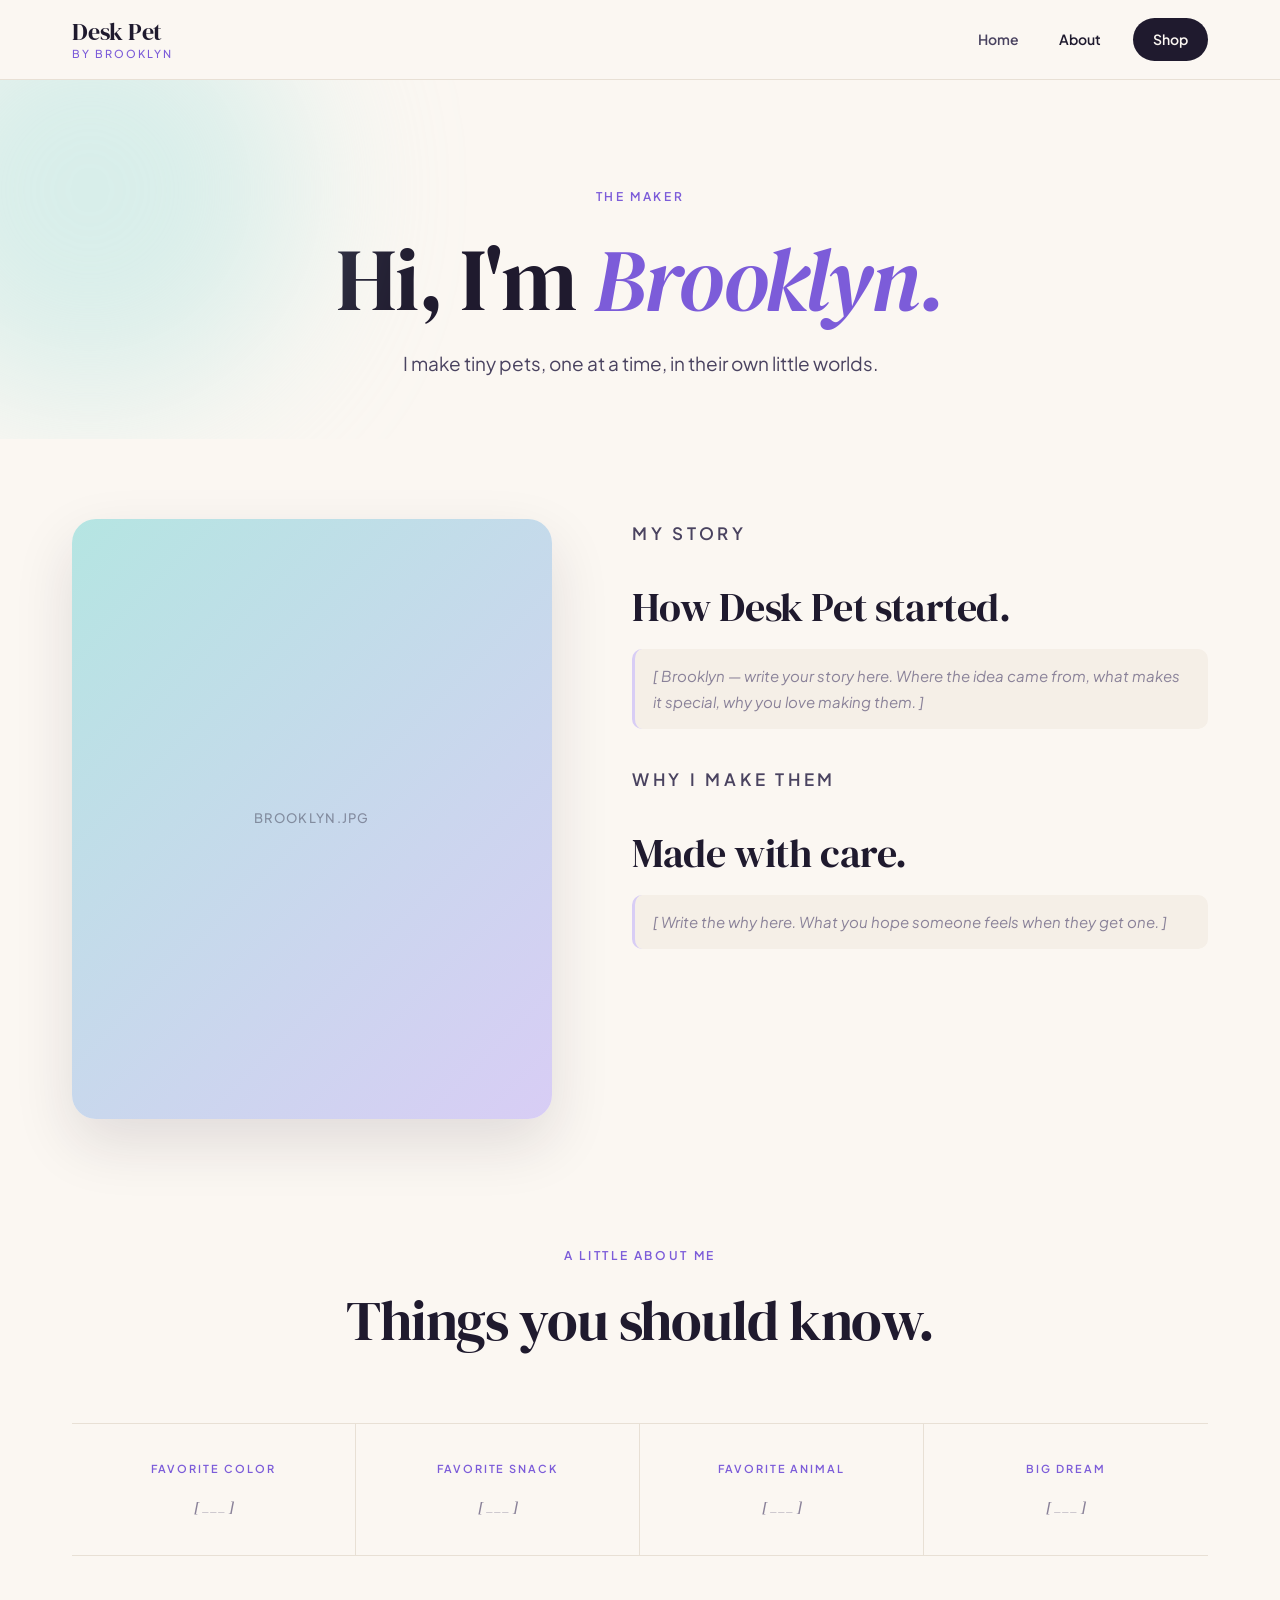
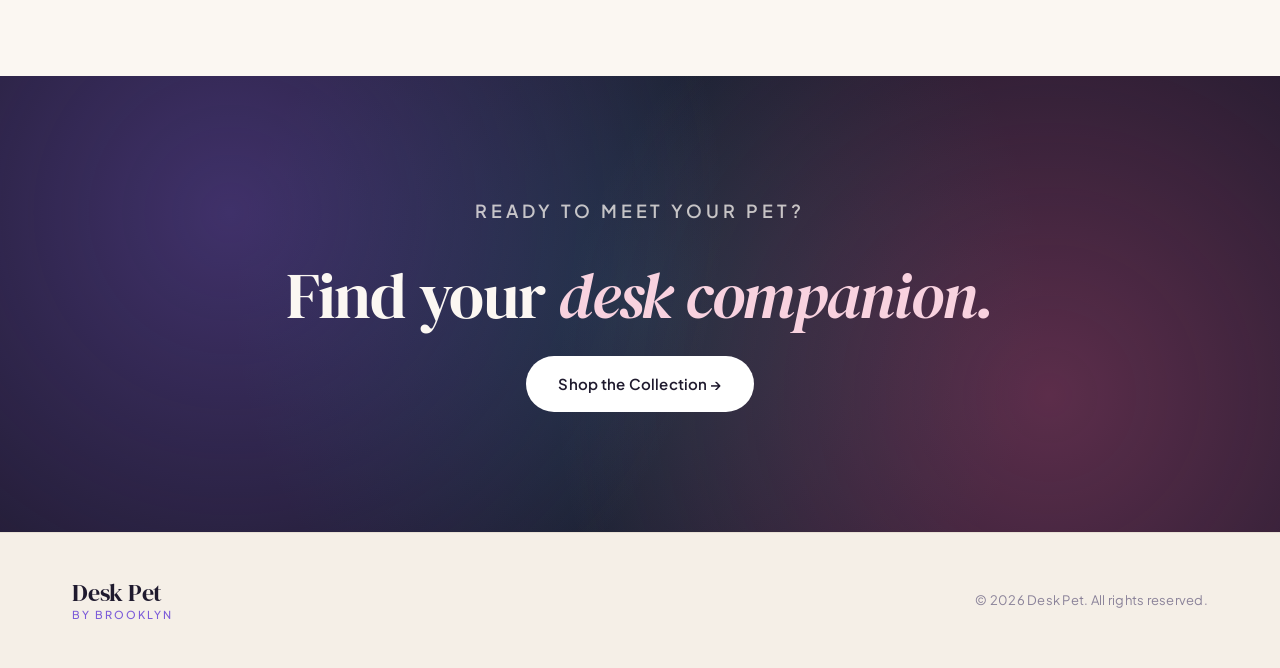
==== about.html @ 59d85c4a "Initial commit: Desk Pet by Brooklyn — home + about pages Co-Authored-By: Claude Opus 4.6 <noreply@a" ====
<!DOCTYPE html>
<html lang="en">
<head>
  <meta charset="UTF-8" />
  <meta name="viewport" content="width=device-width, initial-scale=1.0" />
  <title>About — Desk Pet by Brooklyn</title>
  <meta name="description" content="Meet Brooklyn, the maker behind Desk Pet." />
  <link rel="preconnect" href="https://fonts.googleapis.com" />
  <link rel="preconnect" href="https://fonts.gstatic.com" crossorigin />
  <link href="https://fonts.googleapis.com/css2?family=DM+Serif+Display:ital@0;1&family=Plus+Jakarta+Sans:wght@400;500;600;700&display=swap" rel="stylesheet" />
  <link rel="stylesheet" href="styles.css" />
</head>
<body>

  <header class="site-header">
    <div class="header-inner">
      <a href="index.html" class="logo">
        <span class="logo-text">Desk Pet</span>
        <span class="logo-by">by Brooklyn</span>
      </a>
      <nav class="site-nav">
        <a href="index.html">Home</a>
        <a href="about.html" class="active">About</a>
        <a href="index.html#shop" class="nav-cta">Shop</a>
      </nav>
    </div>
  </header>

  <!-- ABOUT HERO -->
  <section class="about-hero">
    <div class="container">
      <p class="eyebrow">The Maker</p>
      <h1>Hi, I'm <em>Brooklyn.</em></h1>
      <p class="about-tagline">I make tiny pets, one at a time, in their own little worlds.</p>
    </div>
    <div class="hero-decor decor1"></div>
  </section>

  <!-- BIO BLOCK -->
  <section class="about">
    <div class="container">
      <div class="about-grid">
        <div class="about-photo">
          <div class="photo-frame">
            <img src="images/brooklyn.jpg" alt="Brooklyn, the maker" onerror="this.parentElement.classList.add('placeholder'); this.style.display='none';" />
            <span class="placeholder-text">brooklyn.jpg</span>
          </div>
        </div>

        <div class="about-bio">
          <p class="overline">My Story</p>
          <h2>How Desk Pet started.</h2>
          <p class="muted-placeholder">[ Brooklyn — write your story here. Where the idea came from, what makes it special, why you love making them. ]</p>

          <p class="overline overline-spaced">Why I Make Them</p>
          <h2>Made with care.</h2>
          <p class="muted-placeholder">[ Write the why here. What you hope someone feels when they get one. ]</p>
        </div>
      </div>

      <!-- Fun Facts -->
      <div class="fun-facts">
        <div class="section-head">
          <p class="overline">A Little About Me</p>
          <h2>Things you should know.</h2>
        </div>
        <div class="facts-grid">
          <div class="fact">
            <p class="fact-label">Favorite Color</p>
            <p class="fact-value muted-placeholder">[ ___ ]</p>
          </div>
          <div class="fact">
            <p class="fact-label">Favorite Snack</p>
            <p class="fact-value muted-placeholder">[ ___ ]</p>
          </div>
          <div class="fact">
            <p class="fact-label">Favorite Animal</p>
            <p class="fact-value muted-placeholder">[ ___ ]</p>
          </div>
          <div class="fact">
            <p class="fact-label">Big Dream</p>
            <p class="fact-value muted-placeholder">[ ___ ]</p>
          </div>
        </div>
      </div>
    </div>
  </section>

  <!-- STORY STRIP -->
  <section class="story-strip">
    <div class="container">
      <p class="overline overline-light">Ready to meet your pet?</p>
      <h2>Find your <span class="serif-em">desk companion.</span></h2>
      <a href="index.html#shop" class="btn btn-primary-light">Shop the Collection →</a>
    </div>
  </section>

  <footer class="site-footer">
    <div class="container footer-inner">
      <div class="footer-brand">
        <span class="logo-text">Desk Pet</span>
        <span class="logo-by">by Brooklyn</span>
      </div>
      <p class="footer-copy">© <span id="year"></span> Desk Pet. All rights reserved.</p>
    </div>
  </footer>

  <script>
    document.getElementById('year').textContent = new Date().getFullYear();
  </script>
</body>
</html>
---- styles.css ----
/* ===========================================
   Desk Pet — by Brooklyn
   Premium kid-brand aesthetic
   Palette: Teal · Purple · Pink on warm cream
   =========================================== */

:root {
  /* Brand */
  --teal: #0F8A85;
  --teal-soft: #B5E5E2;
  --purple: #7C5CD9;
  --purple-soft: #D8CDF5;
  --pink: #E85A8C;
  --pink-soft: #F8D2DF;

  /* Neutrals */
  --cream: #FBF7F2;
  --cream-2: #F5EFE7;
  --ink: #1F1A2E;
  --ink-2: #4A4360;
  --ink-3: #8A8299;
  --line: #E8E0D5;
  --white: #FFFFFF;

  /* Type */
  --serif: 'DM Serif Display', Georgia, serif;
  --sans: 'Plus Jakarta Sans', system-ui, -apple-system, sans-serif;

  /* Tokens */
  --radius-sm: 10px;
  --radius: 16px;
  --radius-lg: 24px;
  --shadow-sm: 0 1px 2px rgba(31, 26, 46, 0.04), 0 4px 12px rgba(31, 26, 46, 0.04);
  --shadow: 0 4px 12px rgba(31, 26, 46, 0.06), 0 16px 40px rgba(31, 26, 46, 0.06);
  --shadow-lg: 0 24px 60px rgba(31, 26, 46, 0.12);

  --maxw: 1200px;
}

* { box-sizing: border-box; margin: 0; padding: 0; }

html { scroll-behavior: smooth; }

body {
  font-family: var(--sans);
  font-weight: 400;
  font-size: 17px;
  line-height: 1.65;
  color: var(--ink-2);
  background: var(--cream);
  -webkit-font-smoothing: antialiased;
  -moz-osx-font-smoothing: grayscale;
  overflow-x: hidden;
}

h1, h2, h3, h4 {
  font-family: var(--serif);
  font-weight: 400;
  color: var(--ink);
  line-height: 1.1;
  letter-spacing: -0.01em;
}
h1 em, h2 em, h3 em { font-style: italic; }

a {
  color: var(--purple);
  text-decoration: none;
  transition: color .2s ease;
}
a:hover { color: var(--pink); }

img { max-width: 100%; display: block; }

.container {
  max-width: var(--maxw);
  margin: 0 auto;
  padding: 0 32px;
}

/* ===========================================
   Header
   =========================================== */
.site-header {
  position: sticky;
  top: 0;
  z-index: 100;
  background: rgba(251, 247, 242, 0.85);
  backdrop-filter: saturate(180%) blur(14px);
  -webkit-backdrop-filter: saturate(180%) blur(14px);
  border-bottom: 1px solid var(--line);
}
.header-inner {
  max-width: var(--maxw);
  margin: 0 auto;
  padding: 18px 32px;
  display: flex;
  align-items: center;
  justify-content: space-between;
}

.logo {
  display: flex;
  flex-direction: column;
  line-height: 1;
  color: var(--ink);
}
.logo:hover { color: var(--ink); }
.logo-text {
  font-family: var(--serif);
  font-size: 24px;
  letter-spacing: -0.01em;
  color: var(--ink);
}
.logo-by {
  font-family: var(--sans);
  font-size: 11px;
  font-weight: 500;
  text-transform: uppercase;
  letter-spacing: 0.18em;
  color: var(--purple);
  margin-top: 4px;
}

.site-nav {
  display: flex;
  align-items: center;
  gap: 8px;
}
.site-nav a {
  font-family: var(--sans);
  font-weight: 600;
  font-size: 14px;
  color: var(--ink-2);
  padding: 10px 16px;
  border-radius: 999px;
  transition: all .2s ease;
}
.site-nav a:hover { color: var(--ink); background: var(--cream-2); }
.site-nav a.active { color: var(--ink); }
.site-nav .nav-cta {
  background: var(--ink);
  color: var(--cream);
  padding: 10px 20px;
  margin-left: 8px;
}
.site-nav .nav-cta:hover {
  background: var(--purple);
  color: var(--white);
}

/* ===========================================
   Hero
   =========================================== */
.hero {
  position: relative;
  padding: 120px 32px 140px;
  text-align: center;
  overflow: hidden;
}
.hero-inner {
  position: relative;
  z-index: 2;
  max-width: 820px;
  margin: 0 auto;
}

.eyebrow,
.overline {
  display: inline-block;
  font-family: var(--sans);
  font-size: 12px;
  font-weight: 600;
  letter-spacing: 0.22em;
  text-transform: uppercase;
  color: var(--purple);
  margin-bottom: 24px;
}
.overline-light { color: rgba(255,255,255,0.85); }
.overline-spaced { margin-top: 36px; }

.hero h1 {
  font-size: clamp(48px, 8vw, 96px);
  margin-bottom: 24px;
  letter-spacing: -0.02em;
}
.hero h1 em {
  color: var(--purple);
}

.hero-sub {
  font-size: clamp(17px, 1.6vw, 19px);
  color: var(--ink-2);
  max-width: 560px;
  margin: 0 auto 40px;
  line-height: 1.6;
}

.hero-ctas {
  display: flex;
  gap: 24px;
  justify-content: center;
  align-items: center;
  flex-wrap: wrap;
}

/* Subtle decorative shapes */
.hero-decor {
  position: absolute;
  border-radius: 50%;
  filter: blur(80px);
  opacity: 0.5;
  z-index: 0;
  pointer-events: none;
}
.decor1 {
  width: 420px; height: 420px;
  background: var(--teal-soft);
  top: -100px; left: -120px;
}
.decor2 {
  width: 480px; height: 480px;
  background: var(--pink-soft);
  bottom: -160px; right: -140px;
}

/* ===========================================
   Buttons
   =========================================== */
.btn {
  display: inline-flex;
  align-items: center;
  justify-content: center;
  font-family: var(--sans);
  font-weight: 600;
  font-size: 15px;
  letter-spacing: 0.01em;
  cursor: pointer;
  border: none;
  transition: transform .2s ease, background .2s ease, color .2s ease, box-shadow .2s ease;
  white-space: nowrap;
}
.btn-primary {
  background: var(--ink);
  color: var(--cream);
  padding: 16px 32px;
  border-radius: 999px;
}
.btn-primary:hover {
  background: var(--purple);
  color: var(--white);
  transform: translateY(-2px);
  box-shadow: 0 12px 24px rgba(124, 92, 217, 0.25);
}
.btn-primary-light {
  background: var(--white);
  color: var(--ink);
  padding: 16px 32px;
  border-radius: 999px;
}
.btn-primary-light:hover {
  color: var(--purple);
  transform: translateY(-2px);
  box-shadow: 0 12px 24px rgba(0, 0, 0, 0.18);
}
.btn-link {
  background: transparent;
  color: var(--ink);
  padding: 16px 8px;
  border-bottom: 1px solid var(--ink);
  border-radius: 0;
}
.btn-link:hover {
  color: var(--purple);
  border-color: var(--purple);
  transform: none;
}

/* ===========================================
   Section heads
   =========================================== */
.section-head {
  text-align: center;
  margin-bottom: 72px;
  max-width: 720px;
  margin-left: auto;
  margin-right: auto;
}
.section-head h2 {
  font-size: clamp(36px, 5vw, 56px);
  margin-bottom: 16px;
  letter-spacing: -0.02em;
}
.section-head .section-sub {
  color: var(--ink-2);
  font-size: 17px;
}
.serif-em {
  font-style: italic;
  color: var(--purple);
}

/* ===========================================
   How it works
   =========================================== */
.how {
  padding: 120px 0;
  background: var(--cream-2);
  position: relative;
}
.steps {
  display: grid;
  grid-template-columns: repeat(3, 1fr);
  gap: 0;
  max-width: 1100px;
  margin: 0 auto;
  border-top: 1px solid var(--line);
}
.step {
  padding: 56px 40px;
  border-bottom: 1px solid var(--line);
  border-right: 1px solid var(--line);
  background: var(--cream);
  transition: background .25s ease;
}
.step:last-child { border-right: none; }
.step:hover { background: var(--white); }

.step-num {
  display: inline-block;
  font-family: var(--serif);
  font-size: 14px;
  color: var(--purple);
  margin-bottom: 28px;
  letter-spacing: 0.04em;
}
.step h3 {
  font-size: 28px;
  margin-bottom: 12px;
  letter-spacing: -0.01em;
}
.step p {
  color: var(--ink-2);
  font-size: 16px;
  line-height: 1.6;
}

/* ===========================================
   Product Gallery
   =========================================== */
.gallery {
  padding: 140px 0 120px;
}

.grid {
  display: grid;
  grid-template-columns: repeat(4, 1fr);
  gap: 32px;
}

.card {
  background: transparent;
  border-radius: 0;
  transition: transform .35s cubic-bezier(.2,.7,.2,1);
}
.card:hover { transform: translateY(-6px); }

.card-img {
  position: relative;
  aspect-ratio: 4 / 5;
  background: linear-gradient(135deg, var(--teal-soft) 0%, var(--purple-soft) 50%, var(--pink-soft) 100%);
  overflow: hidden;
  border-radius: var(--radius);
  margin-bottom: 20px;
}
.card-img img {
  width: 100%;
  height: 100%;
  object-fit: cover;
  transition: transform .6s cubic-bezier(.2,.7,.2,1);
}
.card:hover .card-img img { transform: scale(1.04); }

.placeholder-text {
  position: absolute;
  inset: 0;
  display: none;
  align-items: center;
  justify-content: center;
  font-family: var(--sans);
  font-size: 13px;
  font-weight: 500;
  letter-spacing: 0.1em;
  text-transform: uppercase;
  color: var(--ink);
  opacity: 0.4;
}
.card-img.placeholder .placeholder-text { display: flex; }

.card-body { padding: 0 4px; }
.card-meta {
  font-family: var(--sans);
  font-size: 11px;
  font-weight: 600;
  letter-spacing: 0.18em;
  text-transform: uppercase;
  color: var(--purple);
  margin-bottom: 6px;
}
.card-body h3 {
  font-size: 22px;
  letter-spacing: -0.01em;
}

/* ===========================================
   Story Strip
   =========================================== */
.story-strip {
  background: var(--ink);
  color: var(--cream);
  padding: 120px 0;
  text-align: center;
  position: relative;
  overflow: hidden;
}
.story-strip::before {
  content: '';
  position: absolute;
  inset: 0;
  background:
    radial-gradient(circle at 18% 30%, rgba(124, 92, 217, 0.35) 0%, transparent 45%),
    radial-gradient(circle at 82% 70%, rgba(232, 90, 140, 0.3) 0%, transparent 45%),
    radial-gradient(circle at 50% 50%, rgba(15, 138, 133, 0.2) 0%, transparent 60%);
  pointer-events: none;
}
.story-strip .container { position: relative; z-index: 1; }
.story-strip h2 {
  font-size: clamp(36px, 5vw, 64px);
  color: var(--cream);
  margin-bottom: 24px;
  letter-spacing: -0.02em;
}
.story-strip h2 .serif-em { color: var(--pink-soft); }
.story-strip p {
  color: rgba(251, 247, 242, 0.75);
  font-size: 18px;
  max-width: 560px;
  margin: 0 auto 36px;
}

/* ===========================================
   About page
   =========================================== */
.about-hero {
  position: relative;
  padding: 100px 32px 60px;
  text-align: center;
  overflow: hidden;
}
.about-hero h1 {
  font-size: clamp(48px, 7vw, 88px);
  margin-bottom: 20px;
  letter-spacing: -0.02em;
}
.about-hero h1 em { color: var(--purple); }
.about-tagline {
  font-size: 19px;
  color: var(--ink-2);
  max-width: 540px;
  margin: 0 auto;
}

.about {
  padding: 80px 0 120px;
}

.about-grid {
  display: grid;
  grid-template-columns: 1fr 1.2fr;
  gap: 80px;
  align-items: start;
  margin-bottom: 120px;
}

.photo-frame {
  position: relative;
  aspect-ratio: 4 / 5;
  border-radius: var(--radius-lg);
  background: linear-gradient(135deg, var(--teal-soft) 0%, var(--purple-soft) 100%);
  overflow: hidden;
  box-shadow: var(--shadow-lg);
}
.photo-frame img {
  width: 100%;
  height: 100%;
  object-fit: cover;
}
.photo-frame.placeholder .placeholder-text { display: flex; }

.about-bio h2 {
  font-size: clamp(28px, 3.5vw, 40px);
  margin: 12px 0 20px;
  letter-spacing: -0.01em;
}
.about-bio p {
  color: var(--ink-2);
  font-size: 17px;
  line-height: 1.75;
}

.muted-placeholder {
  font-style: italic;
  color: var(--ink-3) !important;
  background: var(--cream-2);
  padding: 14px 18px;
  border-radius: var(--radius-sm);
  border-left: 3px solid var(--purple-soft);
  font-size: 15px !important;
}

/* Fun facts */
.fun-facts { margin-top: 40px; }
.facts-grid {
  display: grid;
  grid-template-columns: repeat(4, 1fr);
  gap: 0;
  border-top: 1px solid var(--line);
  border-bottom: 1px solid var(--line);
}
.fact {
  padding: 36px 24px;
  text-align: center;
  border-right: 1px solid var(--line);
}
.fact:last-child { border-right: none; }

.fact-label {
  font-family: var(--sans);
  font-size: 11px;
  font-weight: 600;
  letter-spacing: 0.18em;
  text-transform: uppercase;
  color: var(--purple);
  margin-bottom: 12px;
}
.fact-value {
  font-family: var(--serif);
  font-size: 22px;
  color: var(--ink);
}
.fact .muted-placeholder {
  display: inline-block;
  font-size: 14px !important;
  background: transparent;
  border: none;
  padding: 0;
  color: var(--ink-3) !important;
}

/* ===========================================
   Footer
   =========================================== */
.site-footer {
  background: var(--cream-2);
  border-top: 1px solid var(--line);
  padding: 48px 0;
}
.footer-inner {
  display: flex;
  align-items: center;
  justify-content: space-between;
  gap: 24px;
  flex-wrap: wrap;
}
.footer-brand {
  display: flex;
  flex-direction: column;
  line-height: 1;
}
.footer-copy {
  font-size: 13px;
  color: var(--ink-3);
  letter-spacing: 0.02em;
}

/* ===========================================
   Responsive
   =========================================== */
@media (max-width: 960px) {
  .grid { grid-template-columns: repeat(2, 1fr); gap: 24px; }
  .steps { grid-template-columns: 1fr; }
  .step { border-right: none; }
  .step:last-child { border-bottom: none; }
  .about-grid { grid-template-columns: 1fr; gap: 48px; }
  .photo-frame { max-width: 380px; margin: 0 auto; }
  .facts-grid { grid-template-columns: repeat(2, 1fr); }
  .fact:nth-child(2) { border-right: none; }
  .fact:nth-child(1), .fact:nth-child(2) { border-bottom: 1px solid var(--line); }
}

@media (max-width: 640px) {
  .container { padding: 0 20px; }
  .header-inner { padding: 14px 20px; }
  .site-nav a { padding: 8px 12px; font-size: 13px; }
  .site-nav .nav-cta { padding: 10px 16px; }

  .hero { padding: 80px 20px 100px; }
  .how { padding: 80px 0; }
  .gallery { padding: 80px 0; }
  .story-strip { padding: 80px 0; }
  .about { padding: 60px 0 80px; }
  .about-hero { padding: 60px 20px 40px; }

  .section-head { margin-bottom: 48px; }

  .hero-ctas { flex-direction: column; gap: 16px; width: 100%; }
  .hero-ctas .btn { width: 100%; }

  .grid { grid-template-columns: 1fr; gap: 32px; }
  .step { padding: 40px 24px; }

  .about-grid { gap: 40px; margin-bottom: 80px; }

  .footer-inner { flex-direction: column; text-align: center; }
}
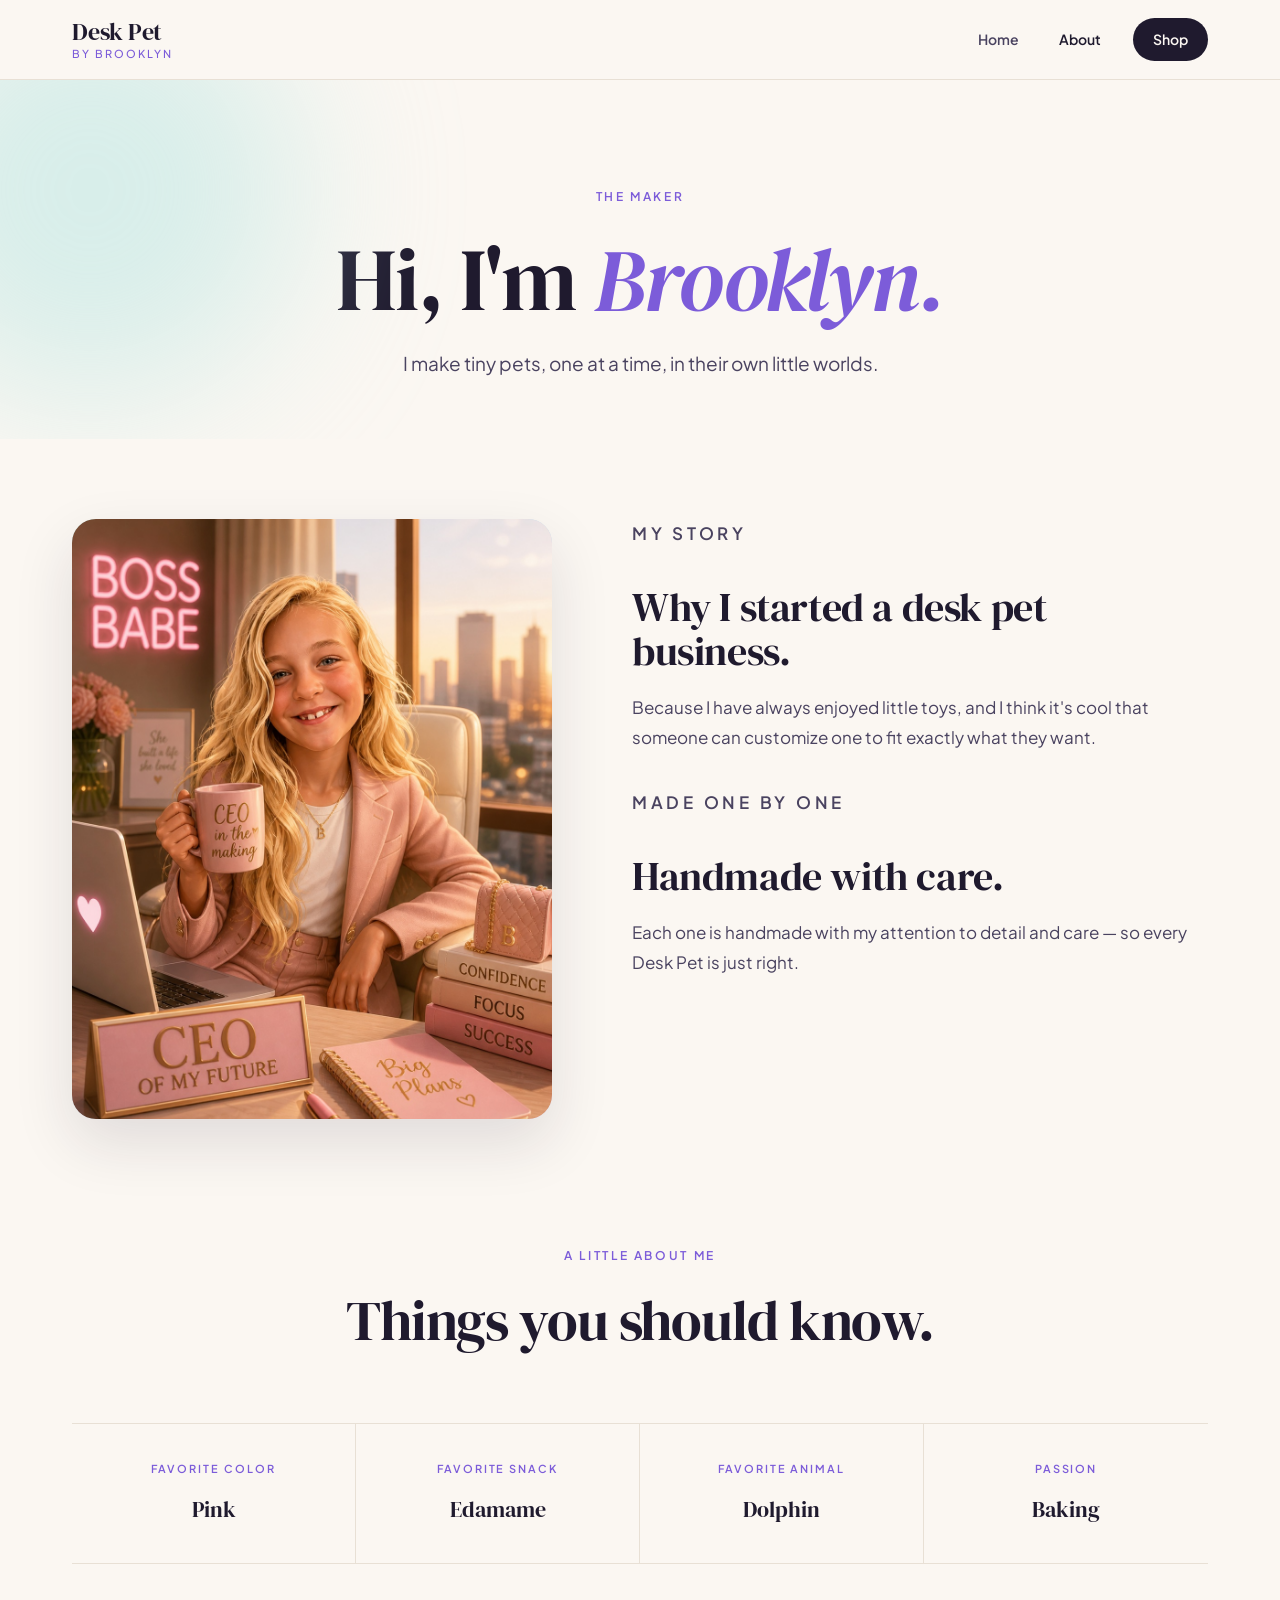
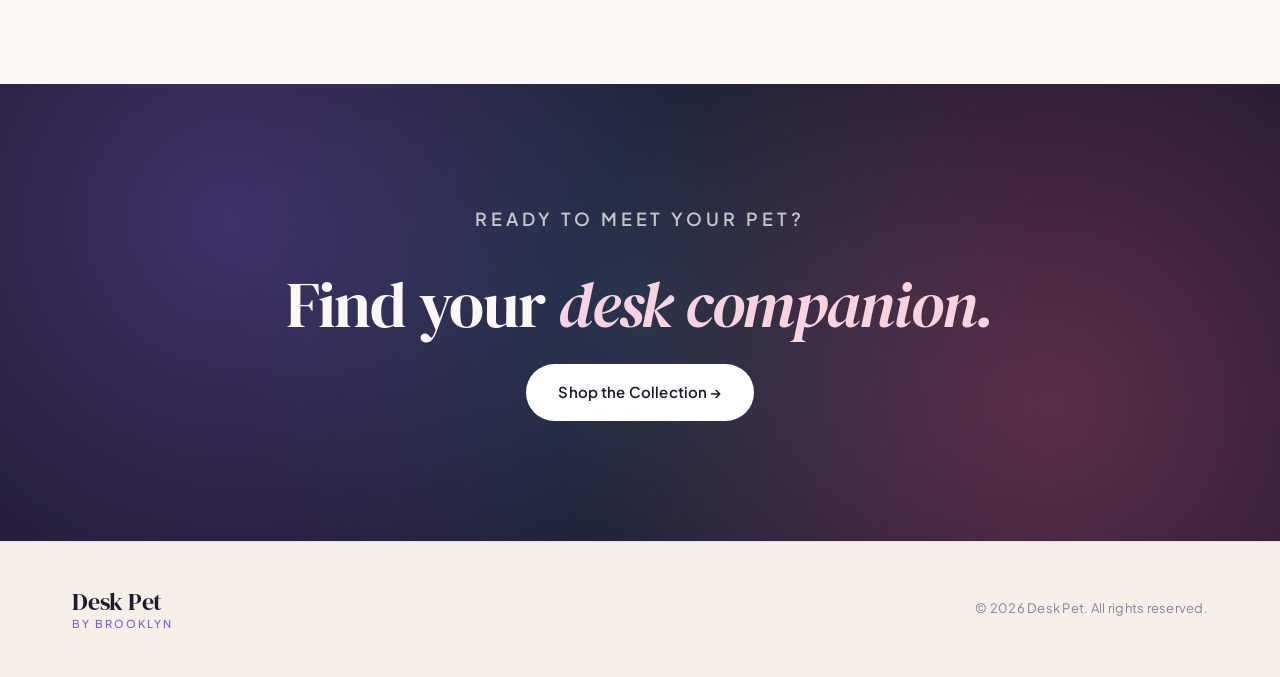
==== commit 5002eb62: "Fill in About Me copy and fun facts Co-Authored-By: Claude Opus 4.6 <noreply@anthropic.com>" ====
--- a/about.html
+++ b/about.html
@@ -49,12 +49,12 @@
 
         <div class="about-bio">
           <p class="overline">My Story</p>
-          <h2>How Desk Pet started.</h2>
-          <p class="muted-placeholder">[ Brooklyn — write your story here. Where the idea came from, what makes it special, why you love making them. ]</p>
+          <h2>Why I started a desk pet business.</h2>
+          <p>Because I have always enjoyed little toys, and I think it's cool that someone can customize one to fit exactly what they want.</p>
 
-          <p class="overline overline-spaced">Why I Make Them</p>
-          <h2>Made with care.</h2>
-          <p class="muted-placeholder">[ Write the why here. What you hope someone feels when they get one. ]</p>
+          <p class="overline overline-spaced">Made One By One</p>
+          <h2>Handmade with care.</h2>
+          <p>Each one is handmade with my attention to detail and care — so every Desk Pet is just right.</p>
         </div>
       </div>
 
@@ -67,19 +67,19 @@
         <div class="facts-grid">
           <div class="fact">
             <p class="fact-label">Favorite Color</p>
-            <p class="fact-value muted-placeholder">[ ___ ]</p>
+            <p class="fact-value">Pink</p>
           </div>
           <div class="fact">
             <p class="fact-label">Favorite Snack</p>
-            <p class="fact-value muted-placeholder">[ ___ ]</p>
+            <p class="fact-value">Edamame</p>
           </div>
           <div class="fact">
             <p class="fact-label">Favorite Animal</p>
-            <p class="fact-value muted-placeholder">[ ___ ]</p>
+            <p class="fact-value">Dolphin</p>
           </div>
           <div class="fact">
-            <p class="fact-label">Big Dream</p>
-            <p class="fact-value muted-placeholder">[ ___ ]</p>
+            <p class="fact-label">Passion</p>
+            <p class="fact-value">Baking</p>
           </div>
         </div>
       </div>
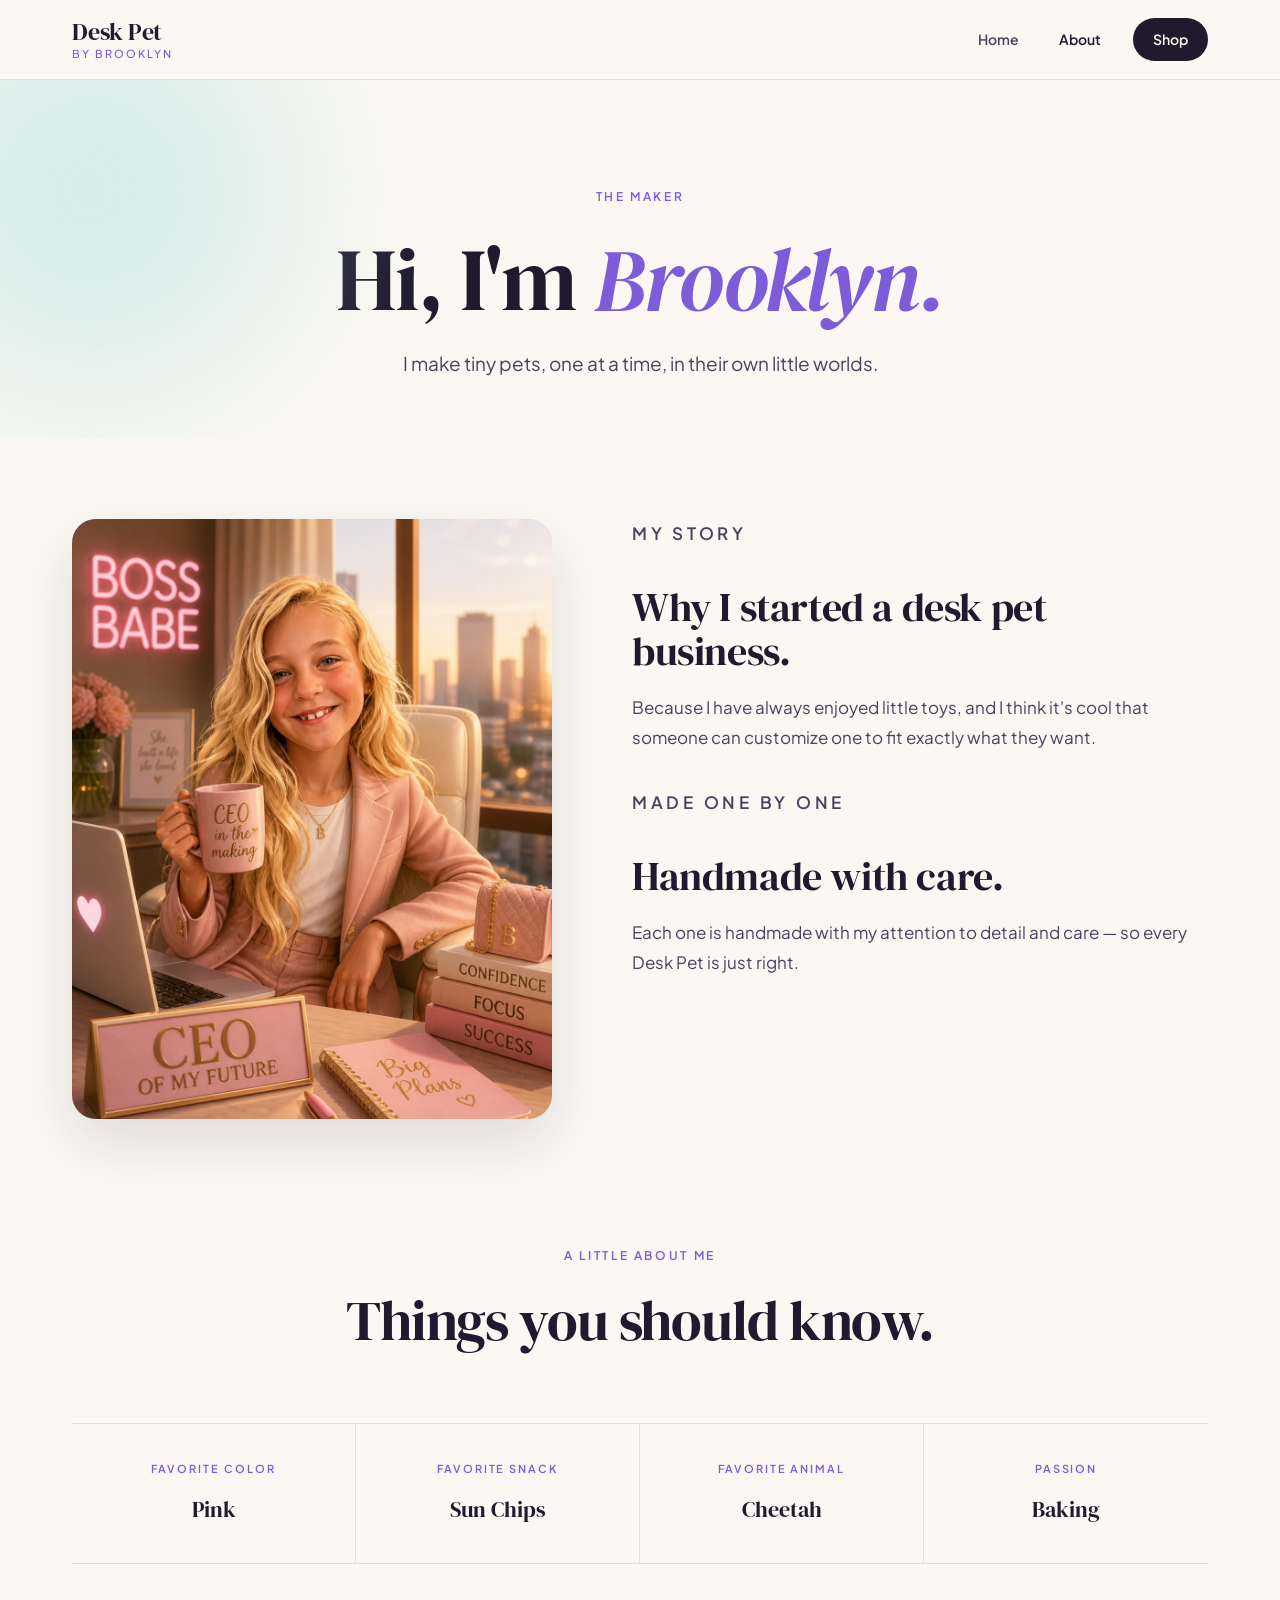
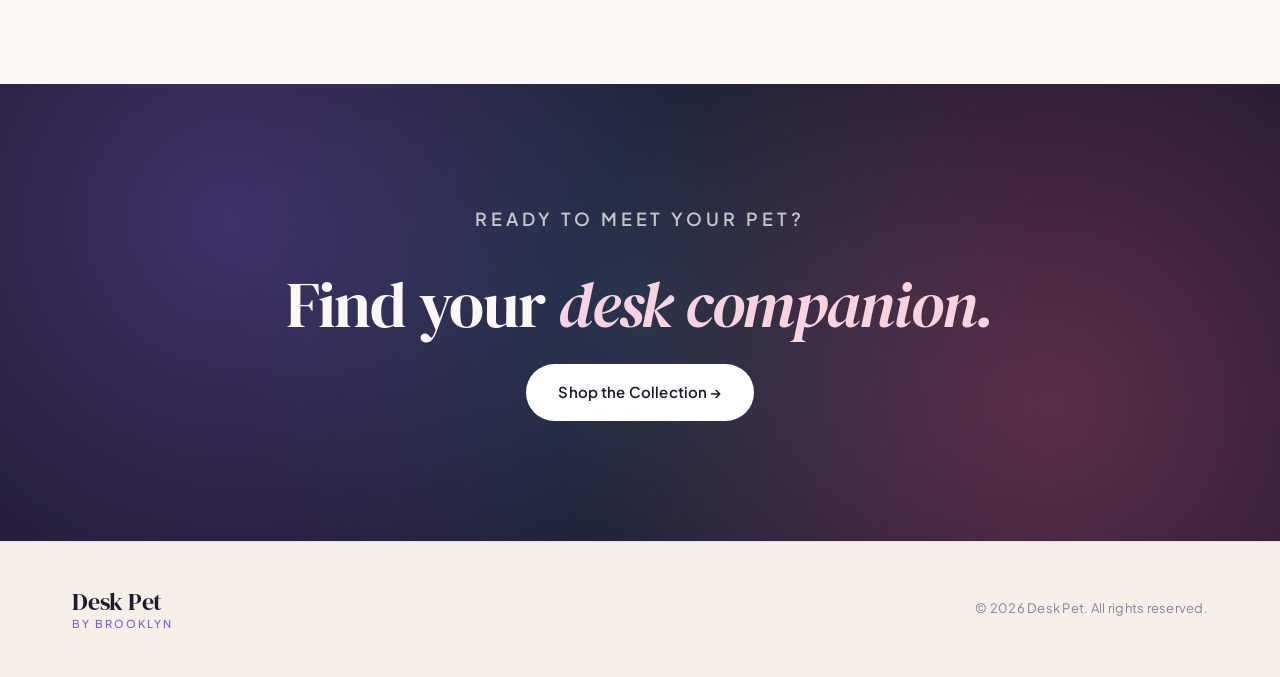
==== commit d79b6773: "Update favorite snack to Sun Chips and animal to Cheetah Co-Authored-By: Claude Opus 4.6 <noreply@an" ====
--- a/about.html
+++ b/about.html
@@ -71,11 +71,11 @@
           </div>
           <div class="fact">
             <p class="fact-label">Favorite Snack</p>
-            <p class="fact-value">Edamame</p>
+            <p class="fact-value">Sun Chips</p>
           </div>
           <div class="fact">
             <p class="fact-label">Favorite Animal</p>
-            <p class="fact-value">Dolphin</p>
+            <p class="fact-value">Cheetah</p>
           </div>
           <div class="fact">
             <p class="fact-label">Passion</p>
--- a/styles.css
+++ b/styles.css
@@ -325,12 +325,28 @@
 .step:last-child { border-right: none; }
 .step:hover { background: var(--white); }
 
+.step-img {
+  width: 100%;
+  aspect-ratio: 4 / 3;
+  border-radius: var(--radius);
+  overflow: hidden;
+  margin-bottom: 28px;
+  background: linear-gradient(135deg, var(--teal-soft) 0%, var(--purple-soft) 50%, var(--pink-soft) 100%);
+}
+.step-img img {
+  width: 100%;
+  height: 100%;
+  object-fit: cover;
+  transition: transform .6s cubic-bezier(.2,.7,.2,1);
+}
+.step:hover .step-img img { transform: scale(1.04); }
+
 .step-num {
   display: inline-block;
   font-family: var(--serif);
   font-size: 14px;
   color: var(--purple);
-  margin-bottom: 28px;
+  margin-bottom: 12px;
   letter-spacing: 0.04em;
 }
 .step h3 {
@@ -409,6 +425,115 @@
 .card-body h3 {
   font-size: 22px;
   letter-spacing: -0.01em;
+}
+
+/* ===========================================
+   Carousel (Meet the family)
+   =========================================== */
+.carousel {
+  position: relative;
+  max-width: var(--maxw);
+  margin: 0 auto;
+  padding: 0 64px;
+}
+
+.carousel-track {
+  display: flex;
+  gap: 24px;
+  transition: transform .6s cubic-bezier(.2,.7,.2,1);
+  will-change: transform;
+}
+
+.carousel-slide {
+  flex: 0 0 calc((100% - 24px * 3) / 4); /* 4 visible, 3 gaps */
+  min-width: 0;
+}
+
+.carousel-card {
+  display: flex;
+  flex-direction: column;
+}
+.carousel-img {
+  position: relative;
+  aspect-ratio: 1 / 1;
+  background: linear-gradient(135deg, var(--teal-soft) 0%, var(--purple-soft) 50%, var(--pink-soft) 100%);
+  border-radius: var(--radius);
+  overflow: hidden;
+  margin-bottom: 14px;
+  box-shadow: var(--shadow-sm);
+}
+.carousel-img img {
+  width: 100%;
+  height: 100%;
+  object-fit: cover;
+  transition: transform .6s cubic-bezier(.2,.7,.2,1);
+}
+.carousel-card:hover .carousel-img img { transform: scale(1.05); }
+
+.carousel-meta {
+  font-family: var(--sans);
+  font-size: 11px;
+  font-weight: 600;
+  letter-spacing: 0.18em;
+  text-transform: uppercase;
+  color: var(--purple);
+  text-align: center;
+}
+
+.carousel-btn {
+  position: absolute;
+  top: 50%;
+  transform: translateY(-50%);
+  width: 48px;
+  height: 48px;
+  border-radius: 50%;
+  border: 1px solid var(--line);
+  background: var(--white);
+  color: var(--ink);
+  font-size: 24px;
+  font-family: var(--serif);
+  line-height: 1;
+  cursor: pointer;
+  display: flex;
+  align-items: center;
+  justify-content: center;
+  box-shadow: var(--shadow-sm);
+  transition: all .2s ease;
+  z-index: 2;
+}
+.carousel-btn:hover {
+  background: var(--ink);
+  color: var(--cream);
+  border-color: var(--ink);
+  transform: translateY(-50%) scale(1.05);
+}
+.carousel-prev { left: 8px; }
+.carousel-next { right: 8px; }
+.carousel-prev::before { content: ''; }
+.carousel-next::before { content: ''; }
+
+.carousel-dots {
+  display: flex;
+  justify-content: center;
+  gap: 8px;
+  margin-top: 36px;
+  padding: 0 64px;
+}
+.carousel-dot {
+  width: 8px;
+  height: 8px;
+  border-radius: 50%;
+  border: none;
+  background: var(--line);
+  cursor: pointer;
+  padding: 0;
+  transition: all .2s ease;
+}
+.carousel-dot:hover { background: var(--purple-soft); }
+.carousel-dot.active {
+  background: var(--purple);
+  width: 28px;
+  border-radius: 999px;
 }
 
 /* ===========================================
@@ -595,6 +720,9 @@
   .facts-grid { grid-template-columns: repeat(2, 1fr); }
   .fact:nth-child(2) { border-right: none; }
   .fact:nth-child(1), .fact:nth-child(2) { border-bottom: 1px solid var(--line); }
+
+  /* Carousel: 3 visible */
+  .carousel-slide { flex-basis: calc((100% - 24px * 2) / 3); }
 }
 
 @media (max-width: 640px) {
@@ -618,6 +746,14 @@
   .grid { grid-template-columns: 1fr; gap: 32px; }
   .step { padding: 40px 24px; }
 
+  /* Carousel: 1 visible on phone */
+  .carousel { padding: 0 44px; }
+  .carousel-slide { flex-basis: 100%; }
+  .carousel-btn { width: 36px; height: 36px; font-size: 20px; }
+  .carousel-prev { left: 4px; }
+  .carousel-next { right: 4px; }
+  .carousel-dots { padding: 0 20px; flex-wrap: wrap; }
+
   .about-grid { gap: 40px; margin-bottom: 80px; }
 
   .footer-inner { flex-direction: column; text-align: center; }
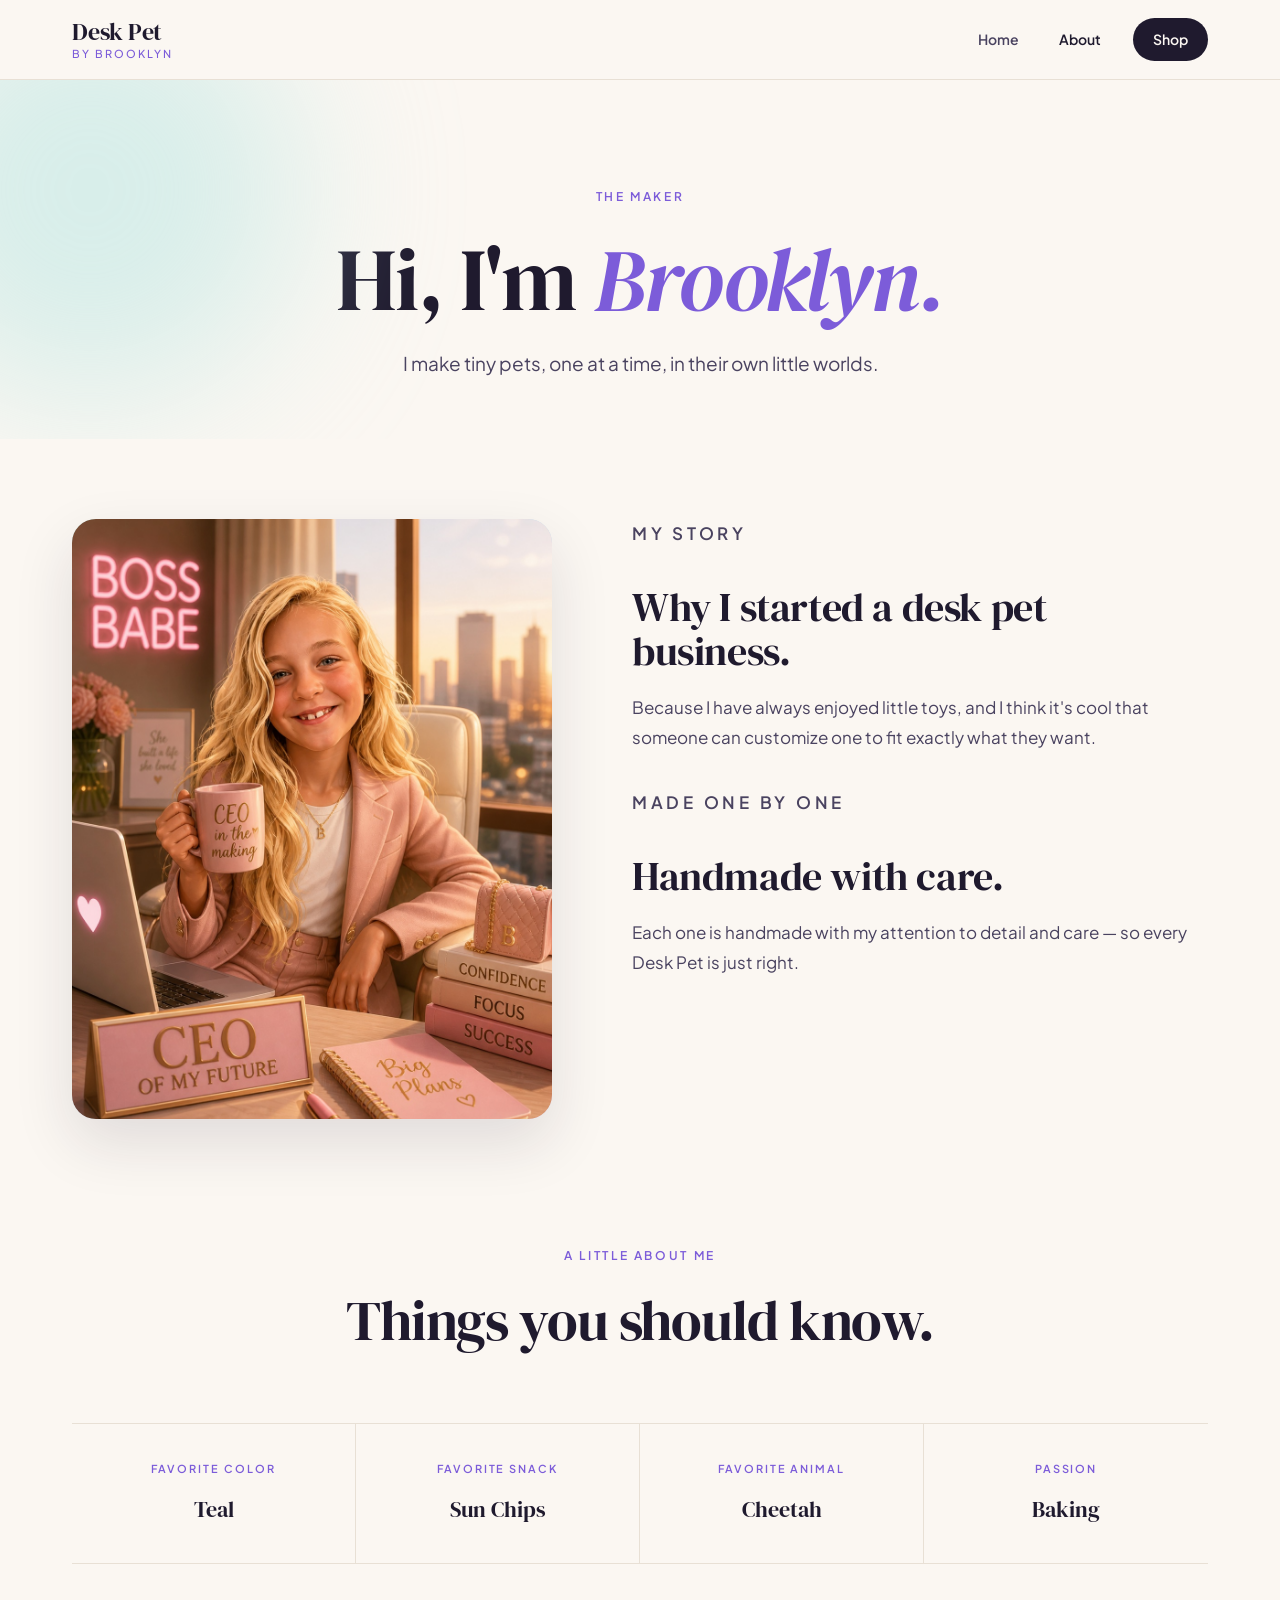
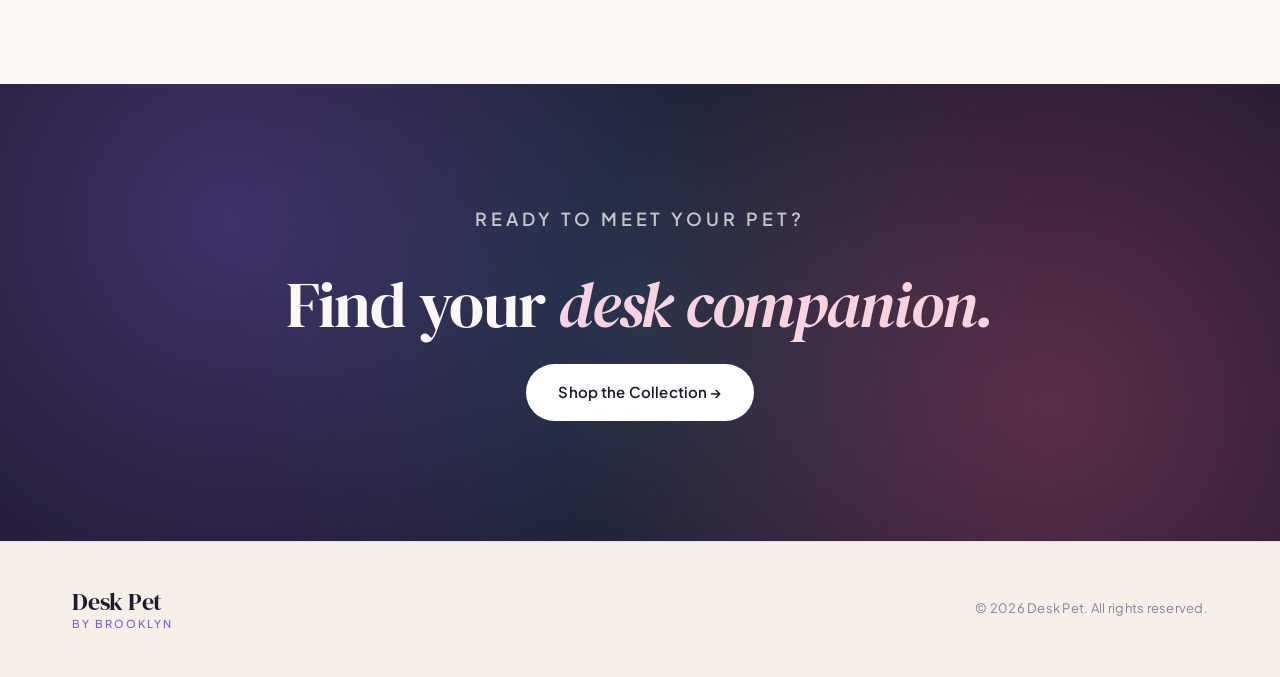
==== commit a240c7f3: "Update favorite color to Teal Co-Authored-By: Claude Opus 4.6 <noreply@anthropic.com>" ====
--- a/about.html
+++ b/about.html
@@ -67,7 +67,7 @@
         <div class="facts-grid">
           <div class="fact">
             <p class="fact-label">Favorite Color</p>
-            <p class="fact-value">Pink</p>
+            <p class="fact-value">Teal</p>
           </div>
           <div class="fact">
             <p class="fact-label">Favorite Snack</p>
